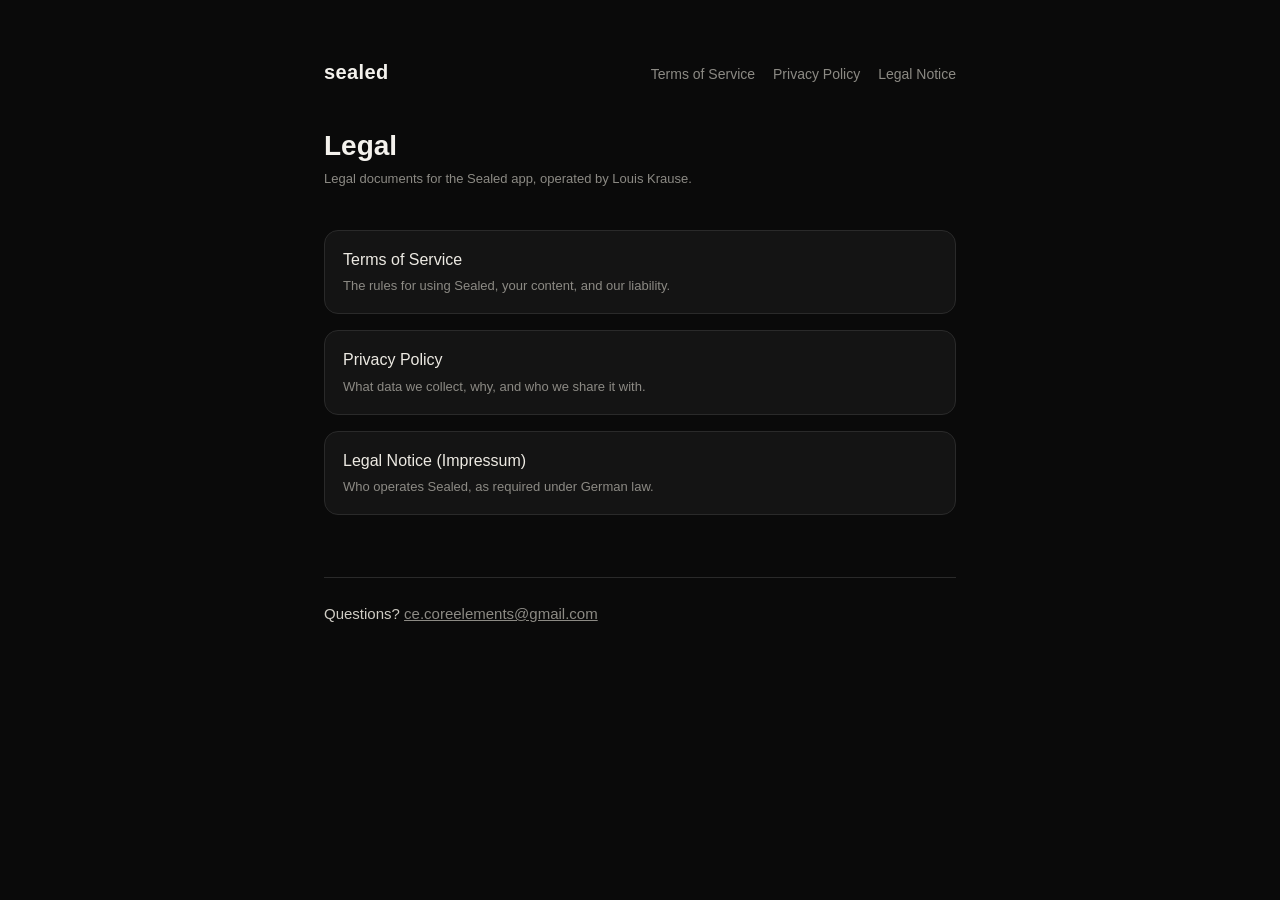
==== sealed/index.html @ e99a4cd8 "Add Sealed app legal pages (Terms, Privacy Policy, Legal Notice)" ====
<!doctype html>
<html lang="en">
<head>
  <meta charset="utf-8" />
  <meta name="viewport" content="width=device-width, initial-scale=1" />
  <title>Sealed — Legal</title>
  <meta name="robots" content="noindex" />
  <link rel="stylesheet" href="legal.css" />
</head>
<body>
  <div class="wrap">
    <header class="top">
      <span class="wordmark">sealed</span>
      <nav class="docs">
        <a href="terms-of-service.html">Terms of Service</a>
        <a href="privacy-policy.html">Privacy Policy</a>
        <a href="imprint.html">Legal Notice</a>
      </nav>
    </header>

    <h1>Legal</h1>
    <p class="meta">Legal documents for the Sealed app, operated by Louis Krause.</p>

    <ul class="index-list">
      <li>
        <a href="terms-of-service.html">
          Terms of Service
          <span>The rules for using Sealed, your content, and our liability.</span>
        </a>
      </li>
      <li>
        <a href="privacy-policy.html">
          Privacy Policy
          <span>What data we collect, why, and who we share it with.</span>
        </a>
      </li>
      <li>
        <a href="imprint.html">
          Legal Notice (Impressum)
          <span>Who operates Sealed, as required under German law.</span>
        </a>
      </li>
    </ul>

    <footer class="bottom">
      <p>Questions? <a href="mailto:ce.coreelements@gmail.com">ce.coreelements@gmail.com</a></p>
    </footer>
  </div>
</body>
</html>
---- sealed/legal.css ----
:root {
  color-scheme: dark;
}

* {
  box-sizing: border-box;
}

html,
body {
  margin: 0;
  padding: 0;
  background: #0a0a0a;
}

body {
  color: #edeae3;
  font-family: -apple-system, BlinkMacSystemFont, 'Segoe UI', Roboto, Helvetica, Arial, sans-serif;
  line-height: 1.6;
  -webkit-font-smoothing: antialiased;
}

.wrap {
  max-width: 680px;
  margin: 0 auto;
  padding: 56px 24px 96px;
}

header.top {
  display: flex;
  align-items: baseline;
  justify-content: space-between;
  gap: 16px;
  margin-bottom: 40px;
  flex-wrap: wrap;
}

.wordmark {
  font-size: 20px;
  font-weight: 600;
  letter-spacing: 0.02em;
  color: #f4f2ed;
  text-decoration: none;
}

nav.docs {
  display: flex;
  gap: 18px;
  flex-wrap: wrap;
  font-size: 14px;
}

nav.docs a {
  color: #8c8a84;
  text-decoration: none;
  border-bottom: 1px solid transparent;
}

nav.docs a:hover,
nav.docs a.active {
  color: #f4f2ed;
  border-bottom-color: #f4f2ed;
}

h1 {
  font-size: 28px;
  line-height: 1.25;
  margin: 0 0 6px;
  color: #f4f2ed;
}

.meta {
  color: #8c8a84;
  font-size: 13px;
  margin: 0 0 40px;
}

h2 {
  font-size: 18px;
  margin: 40px 0 12px;
  color: #f4f2ed;
  border-top: 1px solid #2a2a2a;
  padding-top: 24px;
}

article > h2:first-of-type {
  border-top: none;
  padding-top: 0;
}

h3 {
  font-size: 15px;
  margin: 20px 0 8px;
  color: #edeae3;
}

p {
  margin: 0 0 14px;
  font-size: 15px;
  color: #cfccc4;
}

ul,
ol {
  margin: 0 0 14px;
  padding-left: 22px;
  font-size: 15px;
  color: #cfccc4;
}

li {
  margin-bottom: 6px;
}

a {
  color: #f4f2ed;
  text-decoration: underline;
}

strong {
  color: #edeae3;
}

.callout {
  background: #141414;
  border: 1px solid #2a2a2a;
  border-radius: 14px;
  padding: 16px 18px;
  margin: 16px 0 24px;
  font-size: 14px;
  color: #cfccc4;
}

.callout strong {
  color: #e5322d;
}

table {
  width: 100%;
  border-collapse: collapse;
  margin: 12px 0 24px;
  font-size: 14px;
}

th,
td {
  text-align: left;
  padding: 10px 12px;
  border-bottom: 1px solid #2a2a2a;
  color: #cfccc4;
  vertical-align: top;
}

th {
  color: #8c8a84;
  font-weight: 500;
}

footer.bottom {
  margin-top: 56px;
  padding-top: 24px;
  border-top: 1px solid #2a2a2a;
  color: #8c8a84;
  font-size: 13px;
}

footer.bottom a {
  color: #8c8a84;
}

.index-list {
  list-style: none;
  padding: 0;
  margin: 0;
  display: flex;
  flex-direction: column;
  gap: 10px;
}

.index-list a {
  display: block;
  background: #141414;
  border: 1px solid #2a2a2a;
  border-radius: 14px;
  padding: 16px 18px;
  text-decoration: none;
  color: #edeae3;
  font-size: 16px;
}

.index-list a:hover {
  border-color: #8c8a84;
}

.index-list span {
  display: block;
  margin-top: 4px;
  color: #8c8a84;
  font-size: 13px;
}
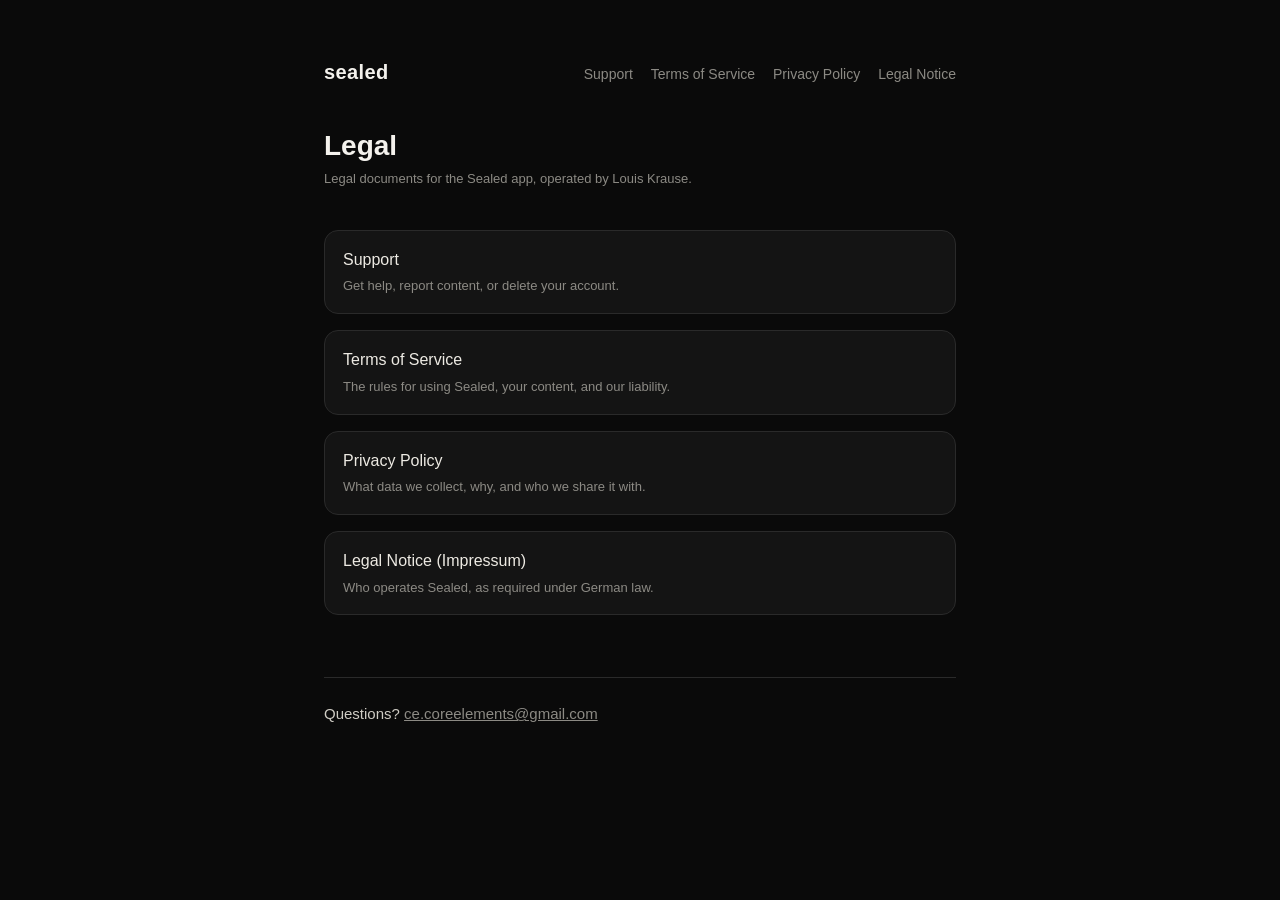
==== commit 4c4079b0: "Add Support page to Sealed legal pages, link it from nav" ====
--- a/sealed/index.html
+++ b/sealed/index.html
@@ -12,6 +12,7 @@
     <header class="top">
       <span class="wordmark">sealed</span>
       <nav class="docs">
+        <a href="support.html">Support</a>
         <a href="terms-of-service.html">Terms of Service</a>
         <a href="privacy-policy.html">Privacy Policy</a>
         <a href="imprint.html">Legal Notice</a>
@@ -22,6 +23,12 @@
     <p class="meta">Legal documents for the Sealed app, operated by Louis Krause.</p>
 
     <ul class="index-list">
+      <li>
+        <a href="support.html">
+          Support
+          <span>Get help, report content, or delete your account.</span>
+        </a>
+      </li>
       <li>
         <a href="terms-of-service.html">
           Terms of Service
